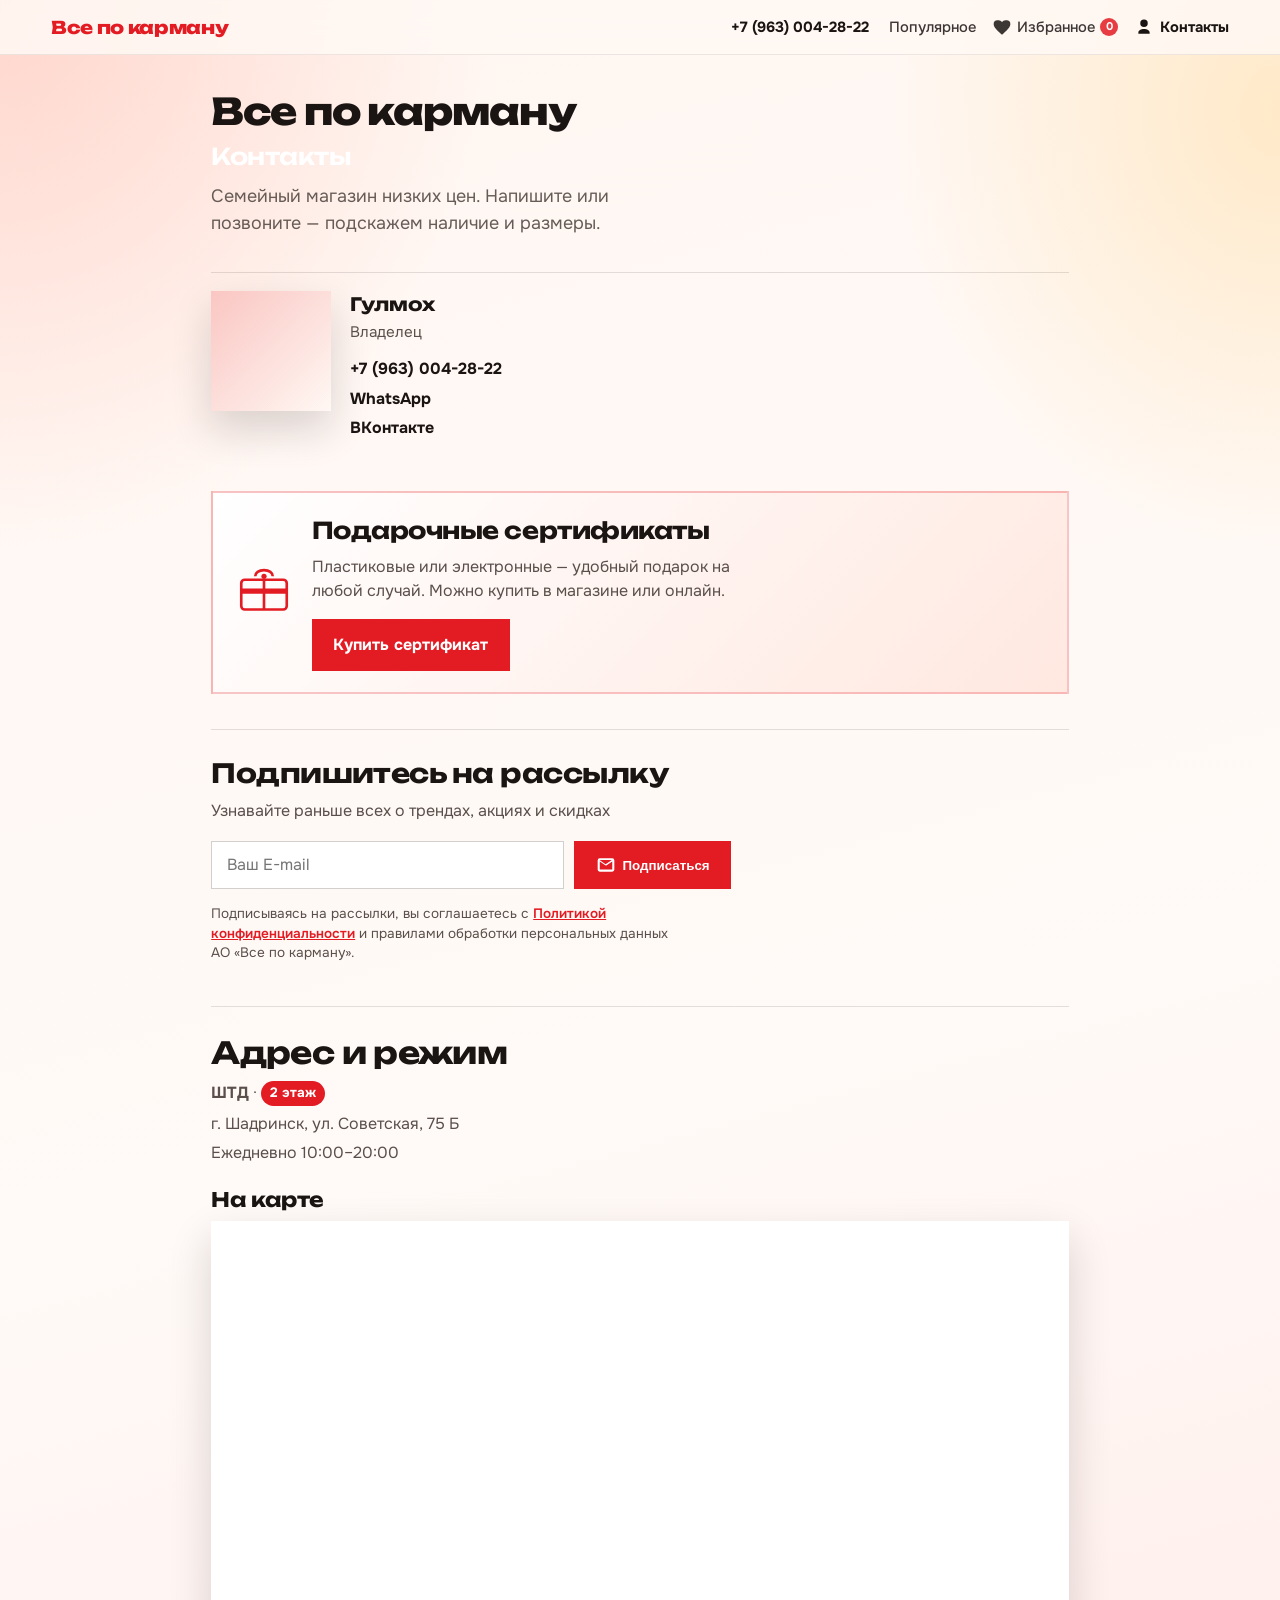
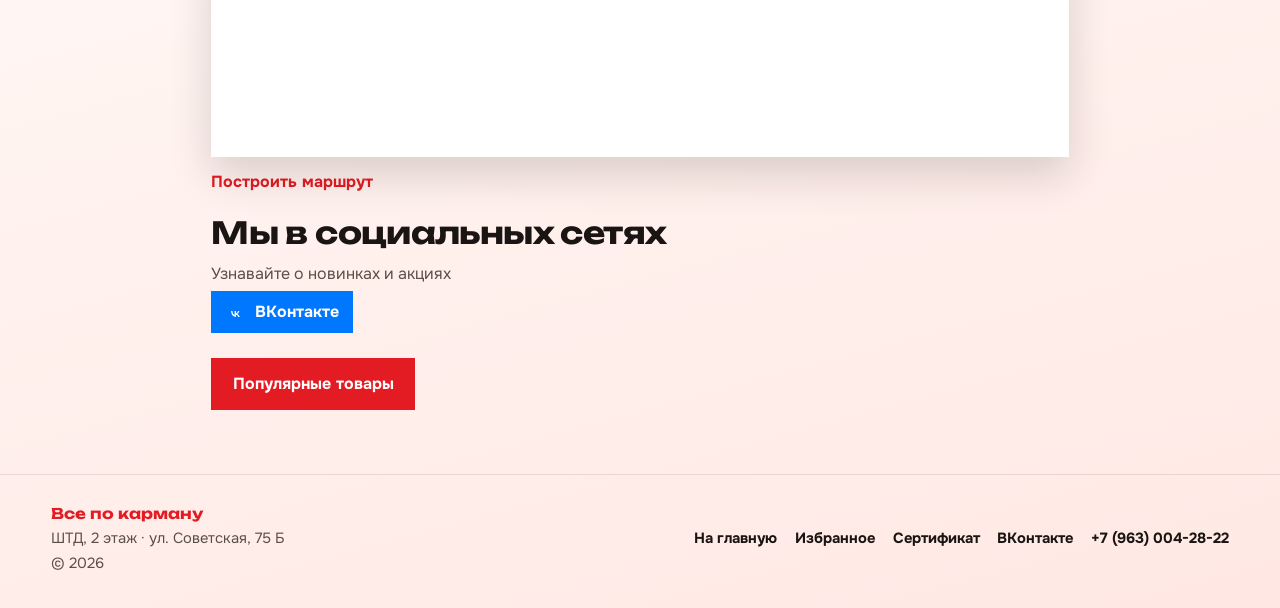
==== contacts.html @ 5253db3f "Initial commit: сайт магазина «Все по карману». Добавлены HTML-страницы, стили, скрипты и изображени" ====
<!DOCTYPE html>
<html lang="ru">
<head>
  <meta charset="UTF-8" />
  <meta name="viewport" content="width=device-width, initial-scale=1" />
  <title>Контакты — Все по карману</title>
  <meta name="description" content="Контакты семейного магазина «Все по карману»: телефон, VK, адрес ШТД 2 этаж." />
  <link rel="preconnect" href="https://fonts.googleapis.com" />
  <link rel="preconnect" href="https://fonts.gstatic.com" crossorigin />
  <link href="https://fonts.googleapis.com/css2?family=Onest:wght@400;500;600;700&family=Unbounded:wght@600;700;800&display=swap" rel="stylesheet" />
  <link rel="stylesheet" href="css/style.css" />
</head>
<body class="page-contacts">
  <header class="topbar">
    <a class="logo" href="index.html">Все по карману</a>
    <div class="topbar-side">
      <a class="topbar-phone" href="tel:+79630042822">+7 (963) 004-28-22</a>
      <nav class="nav" aria-label="Основное меню">
        <a href="index.html#catalog">Популярное</a>
        <a href="favorites.html" class="nav-fav" aria-label="Избранное">
          <svg viewBox="0 0 24 24" width="20" height="20" aria-hidden="true">
            <path fill="currentColor" d="M12 21.35 10.55 20.03C5.4 15.36 2 12.27 2 8.5A4.5 4.5 0 0 1 6.5 4 5.2 5.2 0 0 1 12 6.09 5.2 5.2 0 0 1 17.5 4 4.5 4.5 0 0 1 22 8.5c0 3.77-3.4 6.86-8.55 11.54Z"/>
          </svg>
          <span>Избранное</span>
          <span class="fav-count" data-fav-count hidden>0</span>
        </a>
        <a href="contacts.html" class="nav-contact is-current" aria-current="page">
          <svg viewBox="0 0 24 24" width="20" height="20" aria-hidden="true">
            <path fill="currentColor" d="M12 12a4.5 4.5 0 1 0-4.5-4.5A4.5 4.5 0 0 0 12 12Zm0 2.25c-3.6 0-6.75 1.8-6.75 4.05V20h13.5v-1.7c0-2.25-3.15-4.05-6.75-4.05Z"/>
          </svg>
          <span>Контакты</span>
        </a>
      </nav>
    </div>
  </header>

  <main class="contacts-main">
    <section class="contacts-hero">
      <p class="brand">Все по карману</p>
      <h1>Контакты</h1>
      <p class="lead">Семейный магазин низких цен. Напишите или позвоните — подскажем наличие и размеры.</p>
    </section>

    <section class="sellers" aria-label="Владелец">
      <article class="seller">
        <div class="seller-photo" style="--photo: url('https://images.unsplash.com/photo-1494790108377-be9c29b29330?auto=format&fit=crop&w=400&q=80')"></div>
        <div class="seller-body">
          <h2>Гулмох</h2>
          <p class="role">Владелец</p>
          <ul class="contact-list">
            <li><a href="tel:+79630042822">+7 (963) 004-28-22</a></li>
            <li><a href="https://wa.me/79630042822" target="_blank" rel="noopener">WhatsApp</a></li>
            <li><a href="https://vk.ru/club238518920" target="_blank" rel="noopener">ВКонтакте</a></li>
          </ul>
        </div>
      </article>
    </section>

    <section class="gift-cert" aria-label="Подарочные сертификаты">
      <div class="gift-cert-icon" aria-hidden="true">
        <svg viewBox="0 0 64 64" width="56" height="56">
          <rect x="6" y="18" width="52" height="34" rx="4" fill="none" stroke="currentColor" stroke-width="3"/>
          <path fill="currentColor" d="M6 28h52v6H6z"/>
          <path fill="none" stroke="currentColor" stroke-width="3" d="M32 18v34M22 14c0-4 4-7 10-7s10 3 10 7"/>
          <circle cx="32" cy="14" r="3" fill="currentColor"/>
        </svg>
      </div>
      <div class="gift-cert-body">
        <h2>Подарочные сертификаты</h2>
        <p>Пластиковые или электронные — удобный подарок на любой случай. Можно купить в магазине или онлайн.</p>
        <a class="btn btn-cert" href="certificate.html">Купить сертификат</a>
      </div>
    </section>

    <section class="newsletter" aria-label="Рассылка">
      <h2>Подпишитесь на рассылку</h2>
      <p class="newsletter-lead">Узнавайте раньше всех о трендах, акциях и скидках</p>
      <form class="newsletter-form" data-newsletter>
        <label class="sr-only" for="newsletter-email">E-mail</label>
        <input
          id="newsletter-email"
          class="newsletter-input"
          type="email"
          name="email"
          placeholder="Ваш E-mail"
          required
          autocomplete="email"
        />
        <button class="btn btn-subscribe" type="submit">
          <svg viewBox="0 0 24 24" width="20" height="20" aria-hidden="true">
            <path fill="currentColor" d="M2 6.5A2.5 2.5 0 0 1 4.5 4h15A2.5 2.5 0 0 1 22 6.5v11a2.5 2.5 0 0 1-2.5 2.5h-15A2.5 2.5 0 0 1 2 17.5Zm2.2-.5 7.3 5.1L19 6Zm15.3 1.7-6.7 4.7a1.5 1.5 0 0 1-1.6 0L4.5 7.7V17.5h15Z"/>
          </svg>
          Подписаться
        </button>
      </form>
      <p class="newsletter-note" data-newsletter-note hidden>Спасибо! Вы подписались на рассылку.</p>
      <p class="newsletter-legal">
        Подписываясь на рассылки, вы соглашаетесь с
        <a href="privacy.html">Политикой конфиденциальности</a>
        и правилами обработки персональных данных АО «Все по карману».
      </p>
    </section>

    <section class="place">
      <h2>Адрес и режим</h2>
      <p><strong>ШТД</strong> · <span class="badge">2 этаж</span></p>
      <p>г. Шадринск, ул. Советская, 75 Б</p>
      <p>Ежедневно 10:00–20:00</p>

      <div class="map-block map-block--compact">
        <h3 class="map-title">На карте</h3>
        <div class="map-frame">
          <iframe
            title="Карта: магазин «Все по карману», г. Шадринск, ул. Советская, 75 Б"
            src="https://yandex.ru/map-widget/v1/?ll=63.621231%2C56.083159&z=16&l=map&pt=63.621231%2C56.083159%2Cpm2rdm"
            allowfullscreen
            loading="lazy"
            referrerpolicy="no-referrer-when-downgrade"
          ></iframe>
        </div>
        <a class="map-link" href="https://yandex.ru/maps/?pt=63.621231%2C56.083159&z=16&l=map&rtext=~56.083159%2C63.621231&rtt=auto" target="_blank" rel="noopener">Построить маршрут</a>
      </div>

      <div class="social-row">
        <h2 class="social-title">Мы в социальных сетях</h2>
        <p class="social-lead">Узнавайте о новинках и акциях</p>
        <a class="social vk" href="https://vk.ru/club238518920" target="_blank" rel="noopener" aria-label="Группа ВКонтакте">
          <svg viewBox="0 0 24 24" width="22" height="22" aria-hidden="true"><path fill="currentColor" d="M12.8 17.4h-1.4c-3.5 0-5.7-2.4-5.8-6.5h1.5c.1 2.9 1.3 4.1 2.3 4.3v-4.3h1.4v2.5c1-.1 2-1.3 2.4-2.5h1.4c-.3 1.5-1.5 2.7-2.3 3.2.9.4 2.2 1.5 2.7 3.3h-1.6c-.4-1.3-1.4-2.3-2.6-2.5v2.5Z"/></svg>
          ВКонтакте
        </a>
      </div>
      <a class="btn" href="index.html#catalog">Популярные товары</a>
    </section>
  </main>

  <footer class="footer">
    <div>
      <p class="footer-brand">Все по карману</p>
      <p>ШТД, 2 этаж · ул. Советская, 75 Б</p>
      <p>© <span id="year"></span></p>
    </div>
    <div class="footer-links">
      <a href="index.html">На главную</a>
      <a href="favorites.html">Избранное</a>
      <a href="certificate.html">Сертификат</a>
      <a href="https://vk.ru/club238518920" target="_blank" rel="noopener">ВКонтакте</a>
      <a href="tel:+79630042822">+7 (963) 004-28-22</a>
    </div>
  </footer>

  <script src="js/main.js"></script>
</body>
</html>
---- css/style.css ----
:root {
  --ink: #1a1412;
  --muted: #5a4f4a;
  --paper: #fff8f4;
  --red: #e31b23;
  --red-deep: #b01016;
  --soft: #ffe8e0;
  --mist: rgba(255, 255, 255, 0.88);
  --shadow: 0 18px 40px rgba(26, 20, 18, 0.16);
  --font-brand: "Unbounded", system-ui, sans-serif;
  --font-body: "Onest", system-ui, sans-serif;
}

*,
*::before,
*::after { box-sizing: border-box; }

html { scroll-behavior: smooth; }

body {
  margin: 0;
  min-height: 100vh;
  font-family: var(--font-body);
  color: var(--ink);
  background:
    radial-gradient(ellipse 70% 45% at 0% 0%, #ffd6cc 0%, transparent 55%),
    radial-gradient(ellipse 60% 40% at 100% 5%, #ffe9c8 0%, transparent 50%),
    linear-gradient(165deg, #fff6f1 0%, #fffaf7 50%, #ffe8e4 100%);
  line-height: 1.5;
}

img { display: block; max-width: 100%; }
a { color: inherit; }

.topbar {
  position: sticky;
  top: 0;
  z-index: 20;
  display: flex;
  align-items: center;
  justify-content: space-between;
  gap: 1rem;
  padding: 0.85rem 4vw;
  background: color-mix(in srgb, var(--paper) 86%, transparent);
  backdrop-filter: blur(12px);
  border-bottom: 1px solid rgba(26, 20, 18, 0.08);
}

.logo {
  font-family: var(--font-brand);
  font-weight: 800;
  font-size: clamp(0.9rem, 2vw, 1.1rem);
  text-decoration: none;
  color: var(--red);
  letter-spacing: -0.02em;
}

.nav {
  display: flex;
  align-items: center;
  gap: 1rem;
  flex-wrap: wrap;
  justify-content: flex-end;
}

.nav a {
  text-decoration: none;
  font-weight: 500;
  font-size: 0.92rem;
  opacity: 0.85;
  transition: color 0.2s ease, opacity 0.2s ease;
}

.nav a:hover,
.nav a.is-current { opacity: 1; color: var(--ink); }

.nav-contact {
  display: inline-flex;
  align-items: center;
  gap: 0.35rem;
}

.nav-contact.is-current {
  color: var(--ink);
  font-weight: 700;
}

.topbar-side {
  display: flex;
  align-items: center;
  gap: 1.25rem;
  flex-wrap: wrap;
  justify-content: flex-end;
}

.topbar-phone {
  font-weight: 700;
  font-size: 0.92rem;
  color: var(--ink);
  text-decoration: none;
  white-space: nowrap;
}

.topbar-phone:hover { color: var(--muted); }

.hero {
  position: relative;
  min-height: min(100vh, 860px);
  width: 100%;
  margin: 0;
  display: grid;
  align-items: end;
  overflow: hidden;
  z-index: 1;
}

.hero-media {
  position: absolute;
  inset: 0;
  background:
    linear-gradient(180deg, rgba(26, 20, 18, 0.18) 0%, rgba(26, 20, 18, 0.72) 100%),
    url("../assets/hero-family.png") center / cover no-repeat;
  animation: hero-drift 14s ease-in-out infinite alternate;
}

.hero::after {
  content: "";
  position: absolute;
  left: 0;
  right: 0;
  bottom: 0;
  height: 18px;
  z-index: 2;
  pointer-events: none;
  background: linear-gradient(
    180deg,
    rgba(20, 16, 14, 0) 0%,
    rgba(20, 16, 14, 0.22) 100%
  );
  backdrop-filter: blur(2px);
  -webkit-backdrop-filter: blur(2px);
}

.hero-copy {
  position: relative;
  z-index: 1;
  width: min(760px, 92vw);
  padding: 0 4vw 8vh;
  color: #fff8f4;
  animation: rise 0.9s ease both;
}

.eyebrow {
  margin: 0 0 0.4rem;
  text-transform: uppercase;
  letter-spacing: 0.12em;
  font-size: 0.78rem;
  font-weight: 600;
  opacity: 0.9;
}

.brand {
  font-family: var(--font-brand);
  font-weight: 800;
  font-size: clamp(1.9rem, 5.2vw, 3.4rem);
  line-height: 1.02;
  margin: 0 0 0.7rem;
  letter-spacing: -0.03em;
  color: #ff4d55;
  text-shadow: 0 2px 18px rgba(0, 0, 0, 0.35);
}

.hero h1,
.contacts-hero h1 {
  font-family: var(--font-brand);
  font-weight: 600;
  font-size: clamp(1.05rem, 2.4vw, 1.45rem);
  line-height: 1.3;
  margin: 0 0 0.7rem;
  max-width: 22ch;
  letter-spacing: -0.02em;
  color: #fff;
}

.lead {
  margin: 0 0 1.35rem;
  font-size: clamp(1rem, 2vw, 1.12rem);
  max-width: 38ch;
  opacity: 0.92;
}

.hero-actions {
  display: flex;
  flex-wrap: wrap;
  gap: 0.75rem;
}

.btn {
  display: inline-flex;
  align-items: center;
  justify-content: center;
  padding: 0.85rem 1.35rem;
  background: var(--red);
  color: #fff;
  font-weight: 700;
  text-decoration: none;
  border: none;
  cursor: pointer;
  transition: transform 0.2s ease, background 0.2s ease;
}

.btn:hover {
  background: var(--red-deep);
  transform: translateY(-2px);
}

.btn-ghost {
  background: transparent;
  border: 2px solid rgba(255, 255, 255, 0.7);
  color: #fff;
}

.btn-ghost:hover {
  background: rgba(255, 255, 255, 0.12);
}

.catalog,
.howto,
.promo,
.recommend {
  padding: 4rem 4vw 1rem;
  max-width: 1100px;
  margin: 0 auto;
}

.school {
  padding: 3rem 4vw 1rem;
  max-width: 1100px;
  margin: 0 auto;
}

.about {
  position: relative;
  max-width: none;
  width: 100%;
  margin: 0;
  padding: 0;
  min-height: min(88vh, 780px);
  display: grid;
  align-items: center;
  overflow: hidden;
  z-index: 0;
}

.about-media {
  position: absolute;
  inset: 0;
  background:
    linear-gradient(105deg, rgba(20, 16, 14, 0.78) 0%, rgba(20, 16, 14, 0.55) 48%, rgba(20, 16, 14, 0.28) 100%),
    url("../assets/about-gift.png") center / cover no-repeat;
}

.about::before {
  content: "";
  position: absolute;
  left: 0;
  right: 0;
  top: 0;
  height: 18px;
  z-index: 2;
  pointer-events: none;
  background: linear-gradient(
    180deg,
    rgba(20, 16, 14, 0.25) 0%,
    rgba(20, 16, 14, 0) 100%
  );
  backdrop-filter: blur(2px);
  -webkit-backdrop-filter: blur(2px);
}

.about::after {
  content: "";
  position: absolute;
  left: 0;
  right: 0;
  bottom: 0;
  height: 18px;
  z-index: 2;
  pointer-events: none;
  background: linear-gradient(
    180deg,
    rgba(232, 224, 212, 0) 0%,
    rgba(232, 224, 212, 0.35) 100%
  );
  backdrop-filter: blur(2px);
  -webkit-backdrop-filter: blur(2px);
}

.kids-stretch {
  position: relative;
  width: 100%;
  isolation: isolate;
}

.kids-stretch-media {
  position: absolute;
  inset: 0;
  z-index: 0;
  pointer-events: none;
  background:
    linear-gradient(180deg, rgba(245, 239, 230, 0.18) 0%, rgba(245, 239, 230, 0.42) 28%, rgba(245, 239, 230, 0.58) 100%),
    url("../assets/kids-flatlay.png") center top / 100% 100% no-repeat;
}

.kids-stretch::before {
  content: "";
  position: absolute;
  left: 0;
  right: 0;
  top: 0;
  height: 18px;
  z-index: 2;
  pointer-events: none;
  background: linear-gradient(
    180deg,
    rgba(232, 224, 212, 0.4) 0%,
    rgba(232, 224, 212, 0) 100%
  );
  backdrop-filter: blur(2px);
  -webkit-backdrop-filter: blur(2px);
}

.kids-stretch > *:not(.kids-stretch-media) {
  position: relative;
  z-index: 1;
}

.kids-banner {
  position: relative;
  width: 100%;
  margin: 0;
  padding: 0;
  min-height: min(70vh, 620px);
  display: grid;
  align-items: center;
  overflow: visible;
  background: transparent;
}

.kids-banner-copy {
  position: relative;
  z-index: 1;
  width: min(520px, 92vw);
  margin: 0;
  padding: 4.5rem 4vw;
  color: var(--ink);
  animation: rise 0.8s ease both;
}

.kids-banner-eyebrow {
  margin: 0 0 0.45rem;
  text-transform: uppercase;
  letter-spacing: 0.12em;
  font-size: 0.78rem;
  font-weight: 600;
  color: var(--muted);
}

.kids-banner h2 {
  font-family: var(--font-brand);
  letter-spacing: -0.02em;
  color: var(--ink);
  margin: 0 0 0.85rem;
  font-size: clamp(1.7rem, 4.2vw, 2.45rem);
}

.kids-banner-lead {
  margin: 0 0 1.35rem;
  font-size: clamp(1.02rem, 2.1vw, 1.15rem);
  line-height: 1.55;
  color: var(--muted);
  max-width: 34ch;
}

.kids-banner-btn {
  box-shadow: 0 8px 22px rgba(227, 27, 35, 0.22);
}

.kids-stretch .catalog,
.kids-stretch .howto,
.kids-stretch .promo,
.kids-stretch .recommend,
.kids-stretch .school {
  background: transparent;
}

.kids-stretch .footer {
  position: relative;
  z-index: 1;
  background: transparent;
}

.about-copy {
  position: relative;
  z-index: 1;
  width: min(640px, 92vw);
  margin: 0;
  padding: 4.5rem 4vw;
  color: #fffaf6;
  animation: rise 0.8s ease both;
}

.about h2 {
  font-family: var(--font-brand);
  letter-spacing: -0.02em;
  color: #fff;
  margin: 0 0 0.85rem;
  font-size: clamp(1.8rem, 4.5vw, 2.6rem);
}

.about-intro {
  margin: 0 0 1.35rem;
  font-size: clamp(1.02rem, 2.1vw, 1.18rem);
  line-height: 1.55;
  color: rgba(255, 250, 246, 0.92);
  max-width: 36ch;
}

.about-sub {
  margin: 0 0 0.65rem;
  font-family: var(--font-brand);
  font-size: 1.08rem;
  font-weight: 600;
  color: #fff;
}

.priorities {
  list-style: none;
  margin: 0 0 1.4rem;
  padding: 0;
  display: grid;
  gap: 0.55rem;
}

.priorities li {
  padding: 0.65rem 0;
  border-top: 1px solid rgba(255, 255, 255, 0.28);
  color: rgba(255, 250, 246, 0.9);
  line-height: 1.5;
}

.priorities strong {
  color: #fff;
  font-family: var(--font-brand);
  font-weight: 600;
}

.about-outro {
  margin: 0;
  font-size: clamp(1rem, 2vw, 1.1rem);
  line-height: 1.55;
  max-width: 38ch;
  color: rgba(255, 250, 246, 0.92);
}

.catalog { padding-bottom: 3rem; }
.howto { padding-bottom: 4.5rem; }

.catalog h2,
.howto h2,
.place h2,
.recommend h2,
.school h2 {
  font-family: var(--font-brand);
  font-size: clamp(1.35rem, 3vw, 1.9rem);
  margin: 0 0 0.35rem;
  letter-spacing: -0.02em;
}

.section-lead {
  margin: 0 0 1.6rem;
  color: var(--muted);
}

.promo {
  display: flex;
  flex-wrap: wrap;
  align-items: center;
  justify-content: space-between;
  gap: 1rem 1.5rem;
  padding-top: 2rem;
  padding-bottom: 2rem;
  border-top: 1px solid rgba(26, 20, 18, 0.1);
  border-bottom: 1px solid rgba(26, 20, 18, 0.1);
}

.promo-text {
  margin: 0;
  font-family: var(--font-brand);
  font-size: clamp(1.05rem, 2.2vw, 1.25rem);
  letter-spacing: -0.02em;
}

.promo-lead {
  margin: 0.35rem 0 0;
  color: var(--muted);
  font-size: 0.98rem;
}

.promo-actions {
  display: flex;
  flex-wrap: wrap;
  align-items: center;
  gap: 0.75rem 1rem;
}

.recommend {
  padding-bottom: 2rem;
}

.recommend-grid {
  list-style: none;
  margin: 1.25rem 0 0;
  padding: 0;
  display: grid;
  grid-template-columns: repeat(2, 1fr);
  gap: 1.25rem;
}

.store-photo {
  margin: 0;
  background: #fff;
  box-shadow: var(--shadow);
  overflow: hidden;
}

.store-photo img {
  width: 100%;
  aspect-ratio: 4 / 3;
  object-fit: cover;
}

.filters {
  display: flex;
  flex-wrap: wrap;
  gap: 0.5rem;
  margin-bottom: 1.25rem;
}

.filter {
  border: 1px solid rgba(26, 20, 18, 0.18);
  background: #fff;
  color: var(--ink);
  padding: 0.45rem 0.9rem;
  font: inherit;
  font-weight: 600;
  cursor: pointer;
  transition: background 0.2s ease, color 0.2s ease, border-color 0.2s ease;
}

.filter.is-active,
.filter:hover {
  background: var(--red);
  border-color: var(--red);
  color: #fff;
}

.carousel {
  position: relative;
  max-width: 920px;
  margin: 0 auto;
}

.popular-carousel {
  max-width: none;
}

.popular-carousel .carousel-viewport {
  box-shadow: none;
  background: transparent;
}

.popular-carousel .product-card {
  flex: 0 0 calc(100% / var(--visible, 3));
  min-width: calc(100% / var(--visible, 3));
  padding: 0 0.45rem;
  position: relative;
  background: #fff;
  box-shadow: var(--shadow);
}

.popular-carousel .product-card img {
  aspect-ratio: 4 / 5;
}

.product-badge {
  position: absolute;
  top: 0.75rem;
  left: 0.75rem;
  z-index: 1;
  background: var(--red);
  color: #fff;
  font-weight: 700;
  font-size: 0.75rem;
  padding: 0.2rem 0.55rem;
  border-radius: 999px;
}

.popular-carousel .carousel-btn {
  top: 42%;
}

.popular-carousel .slide-info {
  padding: 1rem 1.1rem 1.15rem;
}

.popular-carousel .slide-info h3 {
  font-size: 1rem;
}

/* —— К школе —— */
.school {
  padding-bottom: 3.5rem;
}

.school-eyebrow {
  margin: 0 0 0.35rem;
  text-transform: uppercase;
  letter-spacing: 0.12em;
  font-size: 0.78rem;
  font-weight: 700;
  color: var(--red);
}

.school-head {
  margin-bottom: 1.75rem;
}

.school-grid {
  display: grid;
  grid-template-columns: 1fr 1fr;
  gap: 1.5rem;
}

.school-block {
  padding: 1.15rem 1.15rem 1.25rem;
  background: #fff;
  border-top: 4px solid var(--red);
  box-shadow: var(--shadow);
}

.school-block--boys {
  border-top-color: #1a4a7a;
}

.school-block h3 {
  margin: 0 0 1rem;
  font-family: var(--font-brand);
  font-size: clamp(1.05rem, 2.2vw, 1.3rem);
  letter-spacing: -0.02em;
}

.school-items {
  list-style: none;
  margin: 0;
  padding: 0;
  display: grid;
  gap: 0.85rem;
}

.school-card {
  display: grid;
  grid-template-columns: 96px 1fr;
  gap: 0.75rem;
  align-items: center;
  position: relative;
  background: #fffaf7;
  padding: 0.45rem;
}

.school-card img {
  width: 96px;
  height: 96px;
  object-fit: cover;
}

.school-card .slide-info {
  padding: 0.15rem 2.2rem 0.15rem 0;
}

.school-card .slide-info h4 {
  margin: 0 0 0.2rem;
  font-family: var(--font-brand);
  font-size: 0.98rem;
  letter-spacing: -0.02em;
}

.school-card .slide-info p {
  margin: 0;
  color: var(--muted);
  font-size: 0.88rem;
}

.school-card .fav-btn {
  top: 0.45rem;
  right: 0.45rem;
  width: 2.1rem;
  height: 2.1rem;
}

@media (max-width: 800px) {
  .school-grid { grid-template-columns: 1fr; }
}

.carousel-viewport {
  overflow: hidden;
  box-shadow: var(--shadow);
  background: #fff;
}

.carousel-track {
  list-style: none;
  margin: 0;
  padding: 0;
  display: flex;
  transition: transform 0.45s cubic-bezier(0.22, 1, 0.36, 1);
}

.slide {
  flex: 0 0 100%;
  min-width: 100%;
}

.slide.is-hidden { display: none; }

.slide img {
  width: 100%;
  aspect-ratio: 16 / 11;
  object-fit: cover;
}

.slide-info {
  padding: 1.2rem 1.35rem 1.45rem;
  display: grid;
  gap: 0.2rem;
}

.slide-info h3 {
  margin: 0;
  font-family: var(--font-brand);
  font-size: 1.15rem;
}

.slide-info p {
  margin: 0;
  color: var(--muted);
  font-size: 0.95rem;
}

.price {
  margin-top: 0.45rem;
  font-weight: 800;
  font-size: 1.3rem;
  color: var(--red);
}

.carousel-btn {
  position: absolute;
  top: 38%;
  transform: translateY(-50%);
  z-index: 2;
  width: 2.55rem;
  height: 2.55rem;
  border: none;
  border-radius: 999px;
  background: var(--mist);
  color: var(--ink);
  font-size: 1.55rem;
  line-height: 1;
  cursor: pointer;
  box-shadow: 0 8px 20px rgba(26, 20, 18, 0.14);
  transition: transform 0.2s ease, background 0.2s ease;
}

.carousel-btn:hover {
  background: #fff;
  transform: translateY(-50%) scale(1.06);
}

.carousel-btn.prev { left: 0.75rem; }
.carousel-btn.next { right: 0.75rem; }

.carousel-dots {
  display: flex;
  justify-content: center;
  gap: 0.45rem;
  margin-top: 1.05rem;
}

.carousel-dots button {
  width: 0.65rem;
  height: 0.65rem;
  padding: 0;
  border: none;
  border-radius: 999px;
  background: rgba(26, 20, 18, 0.2);
  cursor: pointer;
  transition: width 0.25s ease, background 0.25s ease;
}

.carousel-dots button.is-active {
  width: 1.45rem;
  background: var(--red);
}

.howto-info p { margin: 0.35rem 0; }

.badge {
  display: inline-block;
  background: var(--red);
  color: #fff;
  font-weight: 700;
  font-size: 0.85rem;
  padding: 0.15rem 0.55rem;
  border-radius: 999px;
  vertical-align: middle;
}

.hint {
  color: var(--muted);
  max-width: 36ch;
}

.map-block {
  margin-top: 2rem;
}

.map-block--compact {
  margin-top: 1.25rem;
}

.map-title {
  margin: 0 0 0.35rem;
  font-family: var(--font-brand);
  font-size: clamp(1.05rem, 2.2vw, 1.25rem);
  letter-spacing: -0.02em;
}

.map-frame {
  position: relative;
  overflow: hidden;
  box-shadow: var(--shadow);
  background: #fff;
  aspect-ratio: 16 / 10;
}

.map-frame iframe {
  position: absolute;
  inset: 0;
  width: 100%;
  height: 100%;
  border: 0;
}

.map-link {
  display: inline-block;
  margin-top: 0.85rem;
  color: var(--red);
  font-weight: 700;
  text-decoration: none;
}

.map-link:hover { text-decoration: underline; }

.fab-contact {
  position: fixed;
  right: 1.2rem;
  bottom: 1.2rem;
  z-index: 30;
  width: 3.35rem;
  height: 3.35rem;
  display: grid;
  place-items: center;
  background: var(--ink);
  color: #fff;
  border-radius: 999px;
  text-decoration: none;
  box-shadow: 0 12px 28px rgba(26, 20, 18, 0.35);
  animation: fab-pulse 2.8s ease-in-out infinite;
  transition: transform 0.2s ease, background 0.2s ease;
}

.fab-contact:hover {
  background: #000;
  transform: scale(1.06);
  animation: none;
}

.footer {
  display: flex;
  flex-wrap: wrap;
  gap: 1rem 1.5rem;
  justify-content: space-between;
  padding: 1.6rem 4vw 2rem;
  border-top: 1px solid rgba(26, 20, 18, 0.1);
  color: var(--muted);
  font-size: 0.92rem;
}

.footer-brand {
  margin: 0 0 0.25rem;
  font-family: var(--font-brand);
  color: var(--red);
  font-weight: 700;
}

.footer p { margin: 0.15rem 0; }

.footer-links {
  display: flex;
  flex-wrap: wrap;
  gap: 0.85rem 1.1rem;
  align-items: center;
}

.footer-links a {
  color: var(--ink);
  font-weight: 700;
  text-decoration: none;
}

.footer-links a:hover {
  color: var(--muted);
}

.page-contacts .contacts-main {
  padding: 2.4rem 4vw 4rem;
  max-width: 960px;
  margin: 0 auto;
}

.contacts-hero {
  margin-bottom: 2.2rem;
  animation: rise 0.7s ease both;
}

.contacts-hero .brand {
  color: var(--ink);
  font-size: clamp(1.55rem, 4vw, 2.3rem);
  text-shadow: none;
}

.contacts-hero .lead { color: var(--muted); }

.sellers {
  display: grid;
  gap: 1.35rem;
}

.seller {
  display: grid;
  grid-template-columns: 120px 1fr;
  gap: 1.2rem;
  padding: 1.15rem 0;
  border-top: 1px solid rgba(26, 20, 18, 0.12);
  animation: rise 0.8s ease both;
}

.seller:nth-child(2) { animation-delay: 0.1s; }

.seller-photo {
  width: 120px;
  height: 120px;
  background:
    linear-gradient(135deg, rgba(227, 27, 35, 0.18), transparent),
    var(--photo) center / cover no-repeat;
  box-shadow: var(--shadow);
}

.seller-body h2 {
  margin: 0 0 0.15rem;
  font-family: var(--font-brand);
  font-size: 1.15rem;
}

.role {
  margin: 0 0 0.8rem;
  color: var(--muted);
  font-size: 0.95rem;
}

.contact-list {
  list-style: none;
  margin: 0;
  padding: 0;
  display: grid;
  gap: 0.35rem;
}

.contact-list a {
  color: var(--ink);
  font-weight: 700;
  text-decoration: none;
}

.contact-list a:hover {
  text-decoration: underline;
  color: var(--muted);
}

.place {
  margin-top: 2.2rem;
  padding-top: 1.4rem;
  border-top: 1px solid rgba(26, 20, 18, 0.12);
}

.place p { margin: 0.35rem 0; color: var(--muted); }

.social-row { margin: 1rem 0 1.2rem; }

.social-title {
  margin: 0 0 0.25rem;
  font-family: var(--font-brand);
  font-size: clamp(1.15rem, 2.5vw, 1.45rem);
  letter-spacing: -0.02em;
}

.social-lead {
  margin: 0 0 0.85rem;
  color: var(--muted);
}

.social {
  display: inline-flex;
  align-items: center;
  gap: 0.45rem;
  text-decoration: none;
  font-weight: 700;
  color: #fff;
  background: #0077ff;
  padding: 0.55rem 0.9rem;
}

.place .btn { margin-top: 0.4rem; }

/* —— Сертификаты, рассылка, избранное —— */
.sr-only {
  position: absolute;
  width: 1px;
  height: 1px;
  padding: 0;
  margin: -1px;
  overflow: hidden;
  clip: rect(0 0 0 0);
  border: 0;
}

.nav-fav {
  display: inline-flex;
  align-items: center;
  gap: 0.3rem;
  position: relative;
}

.fav-count {
  min-width: 1.15rem;
  height: 1.15rem;
  padding: 0 0.3rem;
  border-radius: 999px;
  background: var(--red);
  color: #fff;
  font-size: 0.7rem;
  font-weight: 700;
  display: inline-grid;
  place-items: center;
  line-height: 1;
}

.gift-cert {
  display: grid;
  grid-template-columns: auto 1fr;
  gap: 1.25rem;
  align-items: center;
  margin: 2rem 0;
  padding: 1.35rem 1.4rem;
  border: 2px solid rgba(227, 27, 35, 0.25);
  background: linear-gradient(135deg, #fff 0%, #ffe8e0 100%);
  animation: rise 0.75s ease both;
}

.gift-cert-icon {
  color: var(--red);
  display: grid;
  place-items: center;
}

.gift-cert-icon--lg { margin-bottom: 0.75rem; }

.gift-cert-body h2 {
  margin: 0 0 0.4rem;
  font-family: var(--font-brand);
  font-size: clamp(1.15rem, 2.5vw, 1.45rem);
  letter-spacing: -0.02em;
}

.gift-cert-body p {
  margin: 0 0 1rem;
  color: var(--muted);
  max-width: 42ch;
}

.btn-cert {
  background: var(--red);
}

.newsletter {
  margin: 2.2rem 0;
  padding: 1.5rem 0 0.5rem;
  border-top: 1px solid rgba(26, 20, 18, 0.12);
}

.newsletter h2 {
  margin: 0 0 0.35rem;
  font-family: var(--font-brand);
  font-size: clamp(1.25rem, 2.8vw, 1.65rem);
  letter-spacing: -0.02em;
}

.newsletter-lead {
  margin: 0 0 1.1rem;
  color: var(--muted);
}

.newsletter-form {
  display: flex;
  flex-wrap: wrap;
  gap: 0.65rem;
  max-width: 520px;
}

.newsletter-input,
.cert-form input,
.cert-form select {
  flex: 1 1 220px;
  min-height: 2.85rem;
  padding: 0.7rem 0.95rem;
  border: 1px solid rgba(26, 20, 18, 0.2);
  background: #fff;
  font: inherit;
  color: var(--ink);
}

.newsletter-input:focus,
.cert-form input:focus,
.cert-form select:focus {
  outline: 2px solid rgba(227, 27, 35, 0.35);
  border-color: var(--red);
}

.btn-subscribe {
  display: inline-flex;
  align-items: center;
  gap: 0.4rem;
  white-space: nowrap;
}

.newsletter-note,
.cert-note {
  margin: 0.85rem 0 0;
  color: var(--leaf, #1f6b45);
  font-weight: 600;
}

.newsletter-legal {
  margin: 0.9rem 0 0;
  font-size: 0.85rem;
  color: var(--muted);
  max-width: 52ch;
  line-height: 1.45;
}

.newsletter-legal a {
  color: var(--red);
  font-weight: 600;
}

.page-inner {
  max-width: 900px;
  margin: 0 auto;
  padding: 2.4rem 4vw 4rem;
}

.cert-hero,
.fav-hero {
  margin-bottom: 1.75rem;
  animation: rise 0.7s ease both;
}

.cert-hero h1,
.fav-hero h1,
.legal h1 {
  margin: 0 0 0.5rem;
  font-family: var(--font-brand);
  font-size: clamp(1.6rem, 4vw, 2.3rem);
  letter-spacing: -0.02em;
}

.fav-title-icon {
  color: var(--red);
  margin-right: 0.25rem;
}

.cert-options {
  display: grid;
  grid-template-columns: 1fr 1fr;
  gap: 1rem;
  margin-bottom: 1.75rem;
}

.cert-option {
  padding: 1rem 0;
  border-top: 1px solid rgba(26, 20, 18, 0.12);
}

.cert-option h2 {
  margin: 0 0 0.35rem;
  font-family: var(--font-brand);
  font-size: 1.1rem;
}

.cert-option p {
  margin: 0;
  color: var(--muted);
}

.cert-form {
  display: grid;
  gap: 0.9rem;
  max-width: 420px;
}

.cert-form label {
  display: grid;
  gap: 0.35rem;
  font-weight: 600;
  font-size: 0.92rem;
}

.fav-btn {
  position: absolute;
  top: 0.7rem;
  right: 0.7rem;
  z-index: 3;
  width: 2.4rem;
  height: 2.4rem;
  border: none;
  border-radius: 999px;
  background: rgba(255, 255, 255, 0.92);
  color: #c9b8b4;
  cursor: pointer;
  display: grid;
  place-items: center;
  box-shadow: 0 6px 16px rgba(26, 20, 18, 0.12);
  transition: color 0.2s ease, transform 0.2s ease;
}

.product-card {
  position: relative;
}

.fav-btn:hover {
  color: var(--red);
  transform: scale(1.06);
}

.fav-btn.is-active {
  color: var(--red);
}

.fav-list {
  display: grid;
  gap: 1rem;
}

.fav-item {
  display: grid;
  grid-template-columns: 110px 1fr auto;
  gap: 1rem;
  align-items: center;
  padding: 0.85rem 0;
  border-top: 1px solid rgba(26, 20, 18, 0.12);
}

.fav-item img {
  width: 110px;
  height: 90px;
  object-fit: cover;
}

.fav-item h3 {
  margin: 0 0 0.25rem;
  font-family: var(--font-brand);
  font-size: 1.05rem;
}

.fav-item p {
  margin: 0;
  color: var(--muted);
  font-size: 0.92rem;
}

.fav-empty {
  color: var(--muted);
}

.fav-empty a {
  color: var(--red);
  font-weight: 700;
}

.legal h2 {
  margin: 1.5rem 0 0.5rem;
  font-family: var(--font-brand);
  font-size: 1.15rem;
}

.legal ul {
  margin: 0.4rem 0 0;
  padding-left: 1.2rem;
  color: var(--muted);
}

.legal p {
  color: var(--muted);
}

.legal .btn { margin-top: 1.25rem; }

@keyframes rise {
  from { opacity: 0; transform: translateY(18px); }
  to { opacity: 1; transform: translateY(0); }
}

@keyframes hero-drift {
  from { transform: scale(1.04) translateY(0); }
  to { transform: scale(1.08) translateY(-1.4%); }
}

@keyframes fab-pulse {
  0%, 100% { box-shadow: 0 12px 28px rgba(26, 20, 18, 0.35); }
  50% { box-shadow: 0 12px 28px rgba(26, 20, 18, 0.5), 0 0 0 10px rgba(26, 20, 18, 0.1); }
}

@media (max-width: 800px) {
  .cert-options { grid-template-columns: 1fr; }
}

@media (max-width: 640px) {
  .recommend-grid { grid-template-columns: 1fr; }

  .about {
    min-height: min(92vh, 720px);
  }

  .about-copy {
    padding: 3.5rem 4vw 3rem;
  }

  .kids-banner {
    min-height: min(62vh, 520px);
  }

  .kids-banner-copy {
    padding: 3.5rem 4vw 3rem;
  }

  .gift-cert {
    grid-template-columns: 1fr;
    text-align: left;
  }

  .fav-item {
    grid-template-columns: 88px 1fr;
  }

  .fav-item .fav-btn {
    position: static;
    justify-self: start;
    grid-column: 1 / -1;
  }

  .topbar-phone {
    order: 3;
    width: 100%;
    text-align: right;
  }

  .nav a:not(.nav-contact):not(.nav-fav) {
    font-size: 0.85rem;
  }

  .nav-contact span,
  .nav-fav span:not(.fav-count) {
    position: absolute;
    width: 1px;
    height: 1px;
    overflow: hidden;
    clip: rect(0 0 0 0);
  }

  .seller { grid-template-columns: 88px 1fr; }
  .seller-photo { width: 88px; height: 88px; }
  .hero { min-height: 92vh; }
}
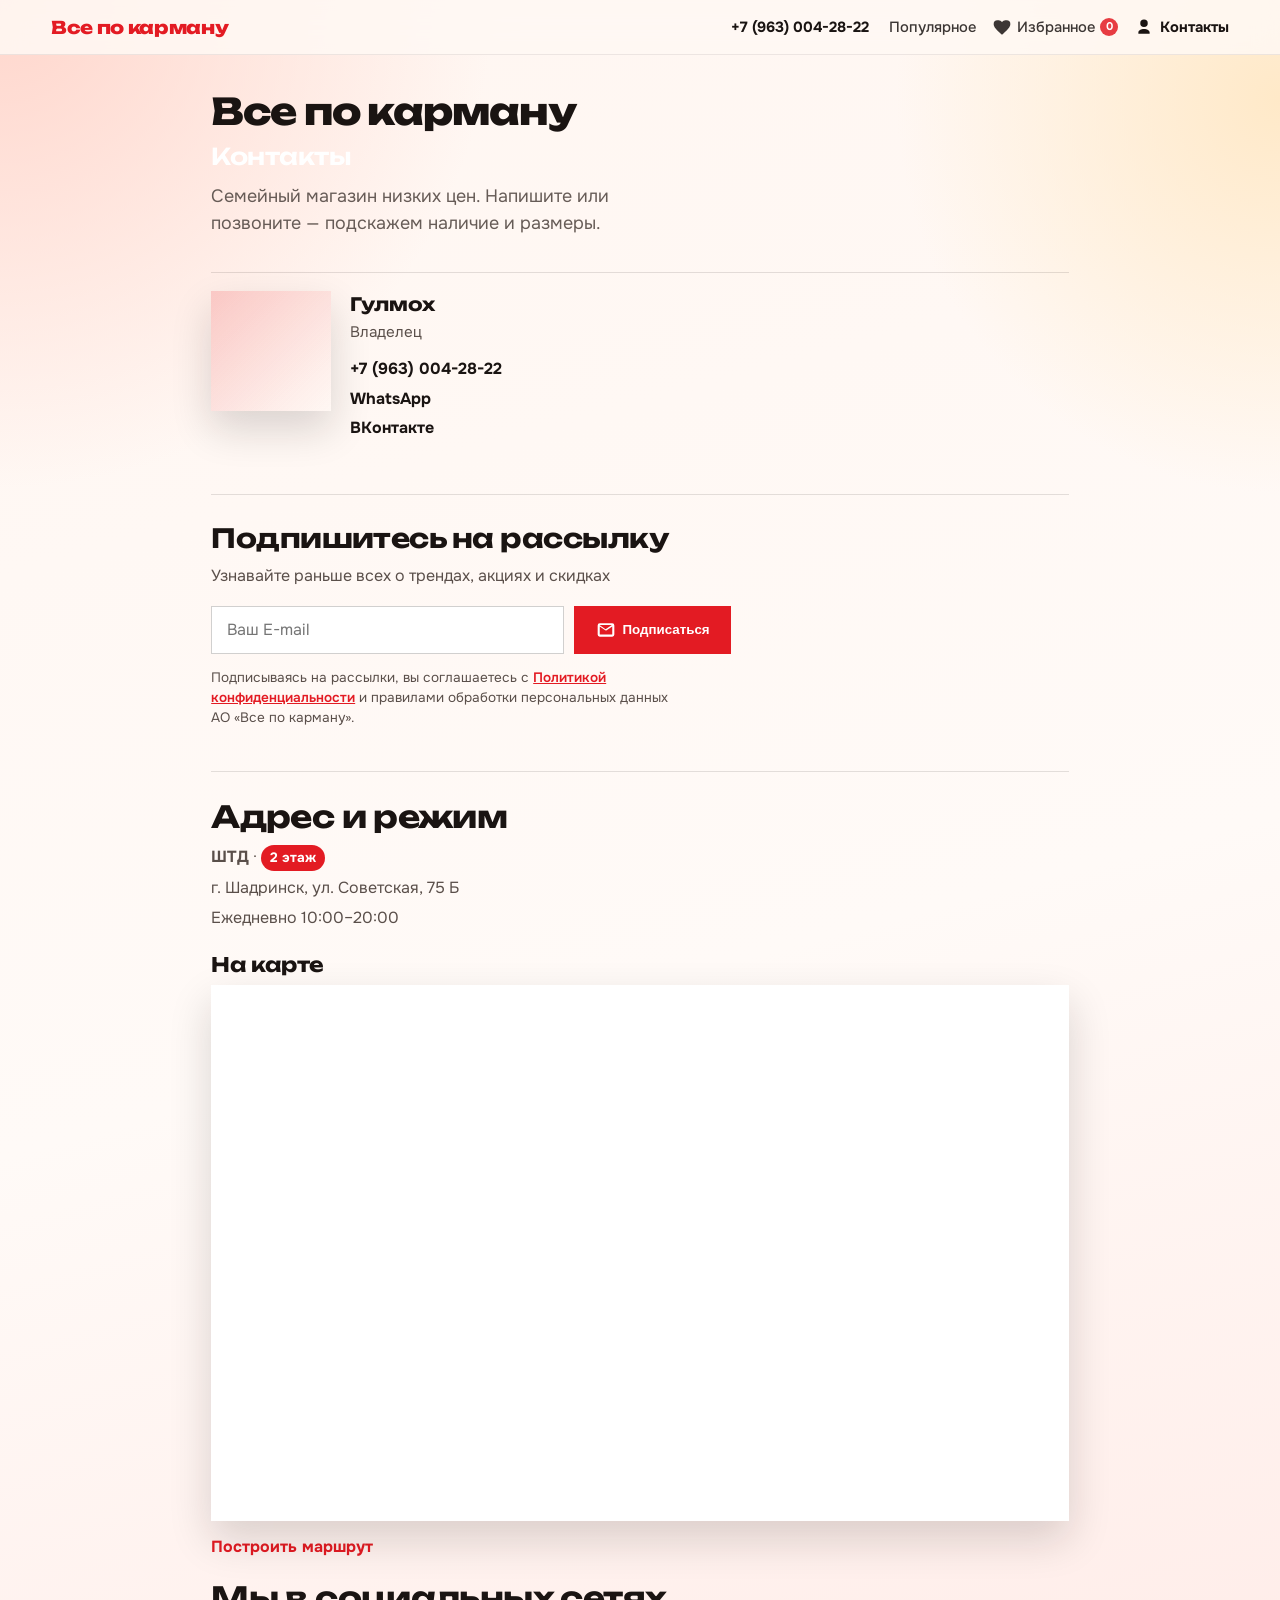
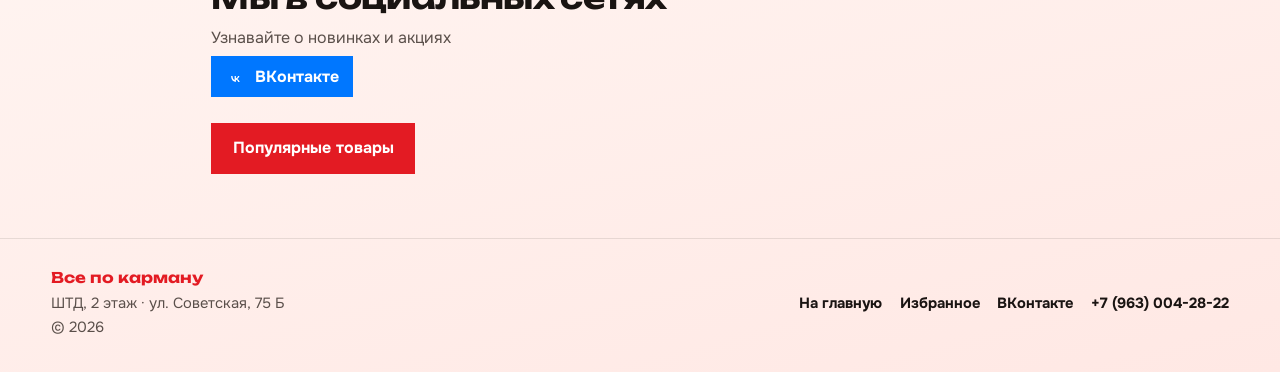
==== commit f785746f: "дополнение контента" ====
--- a/contacts.html
+++ b/contacts.html
@@ -54,22 +54,6 @@
           </ul>
         </div>
       </article>
-    </section>
-
-    <section class="gift-cert" aria-label="Подарочные сертификаты">
-      <div class="gift-cert-icon" aria-hidden="true">
-        <svg viewBox="0 0 64 64" width="56" height="56">
-          <rect x="6" y="18" width="52" height="34" rx="4" fill="none" stroke="currentColor" stroke-width="3"/>
-          <path fill="currentColor" d="M6 28h52v6H6z"/>
-          <path fill="none" stroke="currentColor" stroke-width="3" d="M32 18v34M22 14c0-4 4-7 10-7s10 3 10 7"/>
-          <circle cx="32" cy="14" r="3" fill="currentColor"/>
-        </svg>
-      </div>
-      <div class="gift-cert-body">
-        <h2>Подарочные сертификаты</h2>
-        <p>Пластиковые или электронные — удобный подарок на любой случай. Можно купить в магазине или онлайн.</p>
-        <a class="btn btn-cert" href="certificate.html">Купить сертификат</a>
-      </div>
     </section>
 
     <section class="newsletter" aria-label="Рассылка">
@@ -142,7 +126,6 @@
     <div class="footer-links">
       <a href="index.html">На главную</a>
       <a href="favorites.html">Избранное</a>
-      <a href="certificate.html">Сертификат</a>
       <a href="https://vk.ru/club238518920" target="_blank" rel="noopener">ВКонтакте</a>
       <a href="tel:+79630042822">+7 (963) 004-28-22</a>
     </div>
--- a/css/style.css
+++ b/css/style.css
@@ -150,6 +150,57 @@
   animation: rise 0.9s ease both;
 }
 
+.hero-promo {
+  position: absolute;
+  top: clamp(5rem, 12vh, 7rem);
+  right: clamp(1rem, 4vw, 3rem);
+  z-index: 3;
+  display: flex;
+  flex-direction: column;
+  align-items: center;
+  justify-content: center;
+  gap: 0.35rem;
+  width: min(280px, 46vw);
+  min-height: min(280px, 46vw);
+  padding: 1.35rem 1.1rem;
+  border-radius: 50%;
+  text-align: center;
+  color: #fff8f4;
+  background:
+    radial-gradient(circle at 30% 25%, rgba(255, 255, 255, 0.14) 0%, transparent 42%),
+    linear-gradient(145deg, #ff4d55 0%, #b01016 100%);
+  box-shadow: 0 18px 40px rgba(0, 0, 0, 0.32);
+  animation: rise 1s ease 0.15s both;
+}
+
+.hero-promo-badge {
+  margin: 0;
+  font-size: clamp(0.95rem, 2.2vw, 1.15rem);
+  font-weight: 700;
+  letter-spacing: 0.06em;
+  text-transform: uppercase;
+  line-height: 1.25;
+}
+
+.hero-promo-percent {
+  margin: 0.15rem 0;
+  font-family: var(--font-brand);
+  font-size: clamp(3.2rem, 9vw, 4.6rem);
+  font-weight: 800;
+  line-height: 1;
+  letter-spacing: -0.04em;
+  text-shadow: 0 4px 18px rgba(0, 0, 0, 0.22);
+}
+
+.hero-promo-title {
+  margin: 0;
+  font-family: var(--font-brand);
+  font-size: clamp(1.05rem, 2.6vw, 1.35rem);
+  font-weight: 700;
+  line-height: 1.25;
+  letter-spacing: -0.02em;
+}
+
 .eyebrow {
   margin: 0 0 0.4rem;
   text-transform: uppercase;
@@ -593,6 +644,23 @@
   aspect-ratio: 4 / 5;
 }
 
+.popular-carousel .product-photo {
+  display: flex;
+  align-items: center;
+  justify-content: center;
+  aspect-ratio: 4 / 5;
+  background: #fff;
+  overflow: hidden;
+}
+
+.popular-carousel .product-photo img {
+  width: 100%;
+  height: 100%;
+  object-fit: contain;
+  object-position: center;
+  aspect-ratio: auto;
+}
+
 .product-badge {
   position: absolute;
   top: 0.75rem;
@@ -653,6 +721,15 @@
   border-top-color: #1a4a7a;
 }
 
+.school-block--backpacks {
+  grid-column: 1 / -1;
+  border-top-color: #2d6a4f;
+}
+
+.school-block--backpacks .school-items {
+  grid-template-columns: repeat(2, minmax(0, 1fr));
+}
+
 .school-block h3 {
   margin: 0 0 1rem;
   font-family: var(--font-brand);
@@ -710,6 +787,7 @@
 
 @media (max-width: 800px) {
   .school-grid { grid-template-columns: 1fr; }
+  .school-block--backpacks .school-items { grid-template-columns: 1fr; }
 }
 
 .carousel-viewport {
@@ -1411,4 +1489,23 @@
   .seller { grid-template-columns: 88px 1fr; }
   .seller-photo { width: 88px; height: 88px; }
   .hero { min-height: 92vh; }
-}
+
+  .hero-promo {
+    top: auto;
+    right: auto;
+    left: 50%;
+    bottom: calc(8vh + 10.5rem);
+    margin-left: calc(-1 * min(240px, 62vw) / 2);
+    width: min(240px, 62vw);
+    min-height: min(240px, 62vw);
+    padding: 1.1rem 0.9rem;
+  }
+
+  .hero-promo-percent {
+    font-size: clamp(2.8rem, 14vw, 3.6rem);
+  }
+
+  .hero-promo-title {
+    font-size: clamp(0.98rem, 4.2vw, 1.15rem);
+  }
+}
